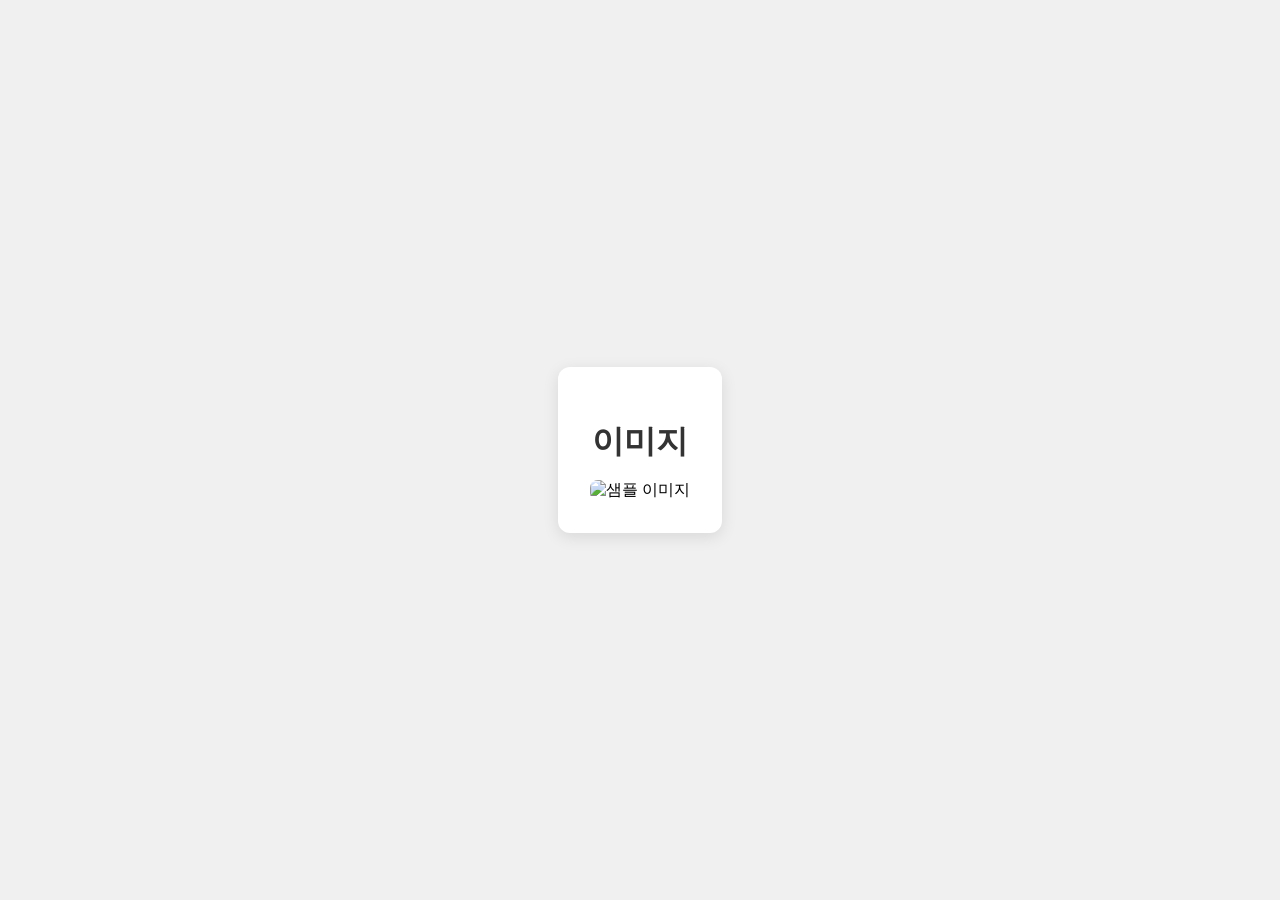
==== index.html @ afa4af18 "Add image display page" ====
<!DOCTYPE html>
<html lang="ko">
<head>
  <meta charset="UTF-8">
  <meta name="viewport" content="width=device-width, initial-scale=1.0">
  <title>이미지 보기</title>
  <style>
    body {
      margin: 0;
      display: flex;
      justify-content: center;
      align-items: center;
      min-height: 100vh;
      background-color: #f0f0f0;
      font-family: sans-serif;
    }
    .container {
      text-align: center;
      background: white;
      padding: 2rem;
      border-radius: 12px;
      box-shadow: 0 4px 16px rgba(0,0,0,0.1);
    }
    img {
      max-width: 100%;
      height: auto;
      border-radius: 8px;
    }
    h1 {
      margin-bottom: 1rem;
      color: #333;
    }
  </style>
</head>
<body>
  <div class="container">
    <h1>이미지</h1>
    <img src="https://picsum.photos/600/400" alt="샘플 이미지" />
  </div>
</body>
</html>
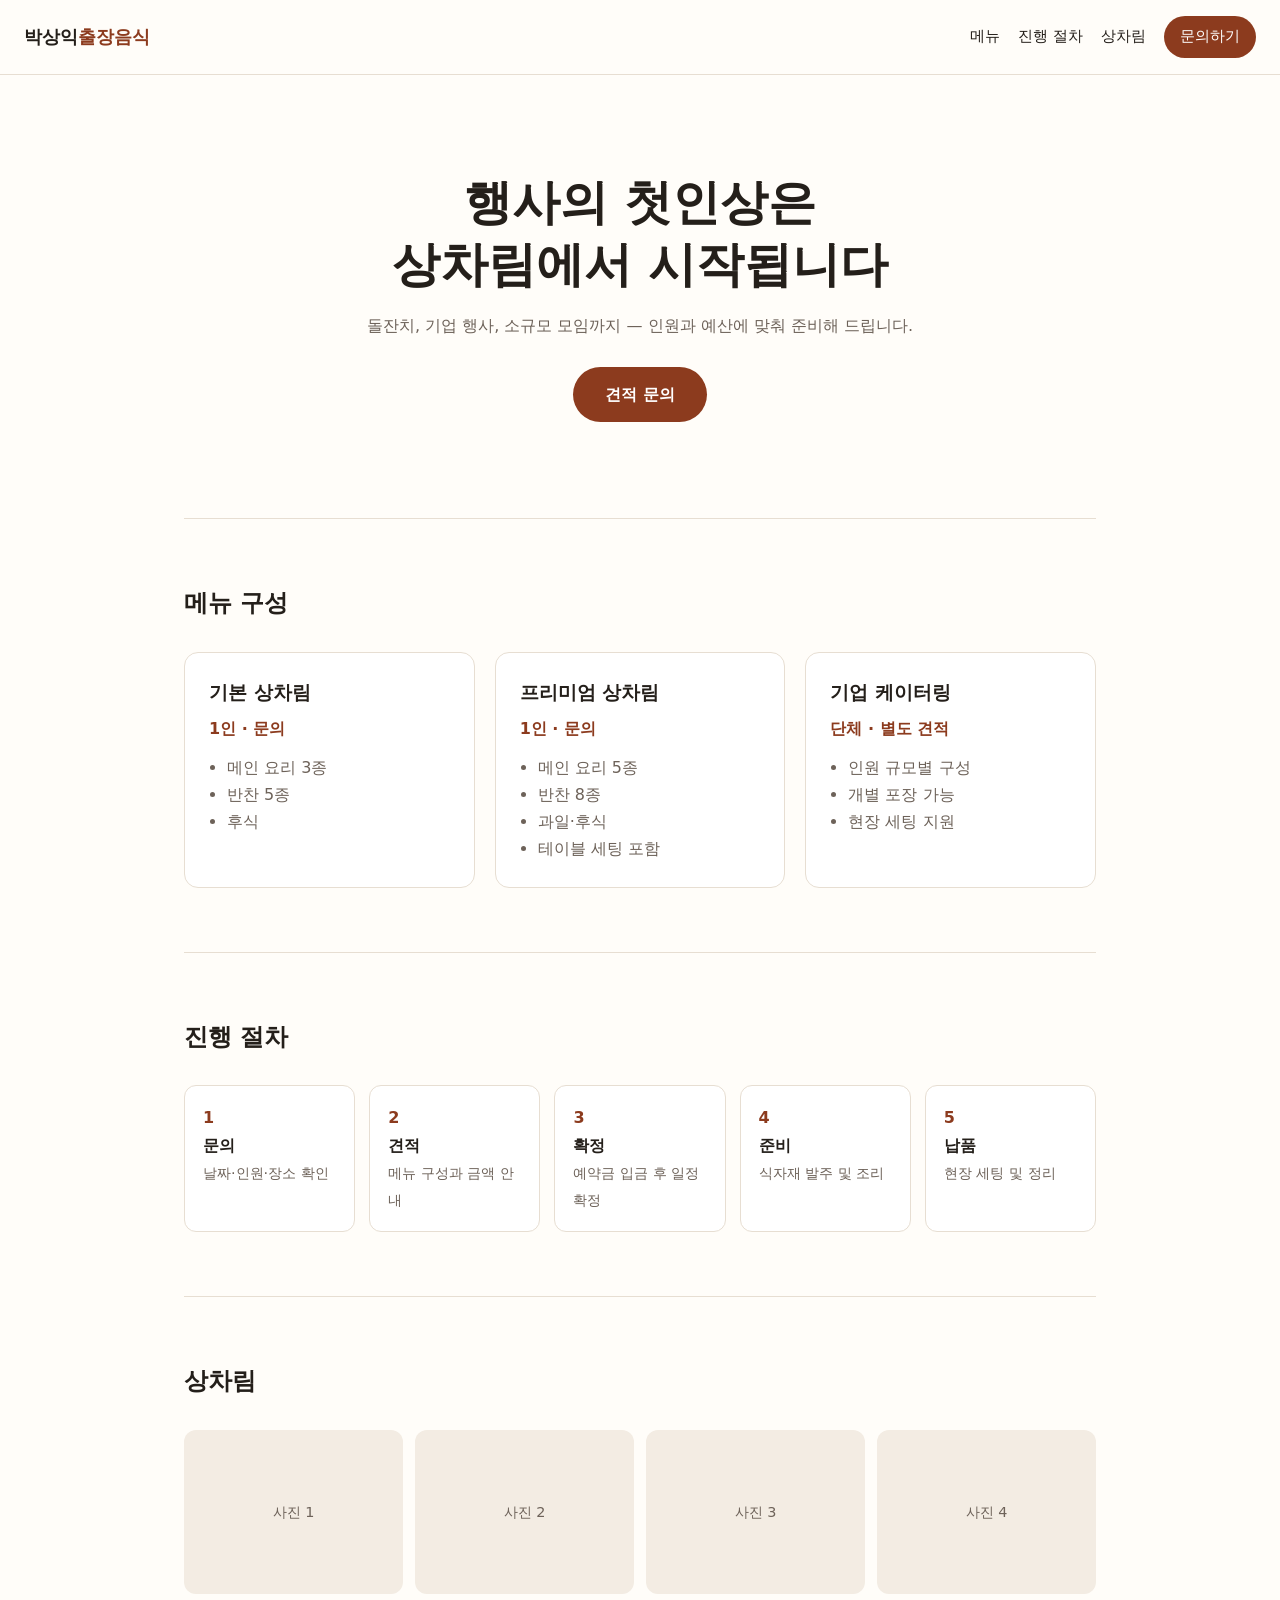
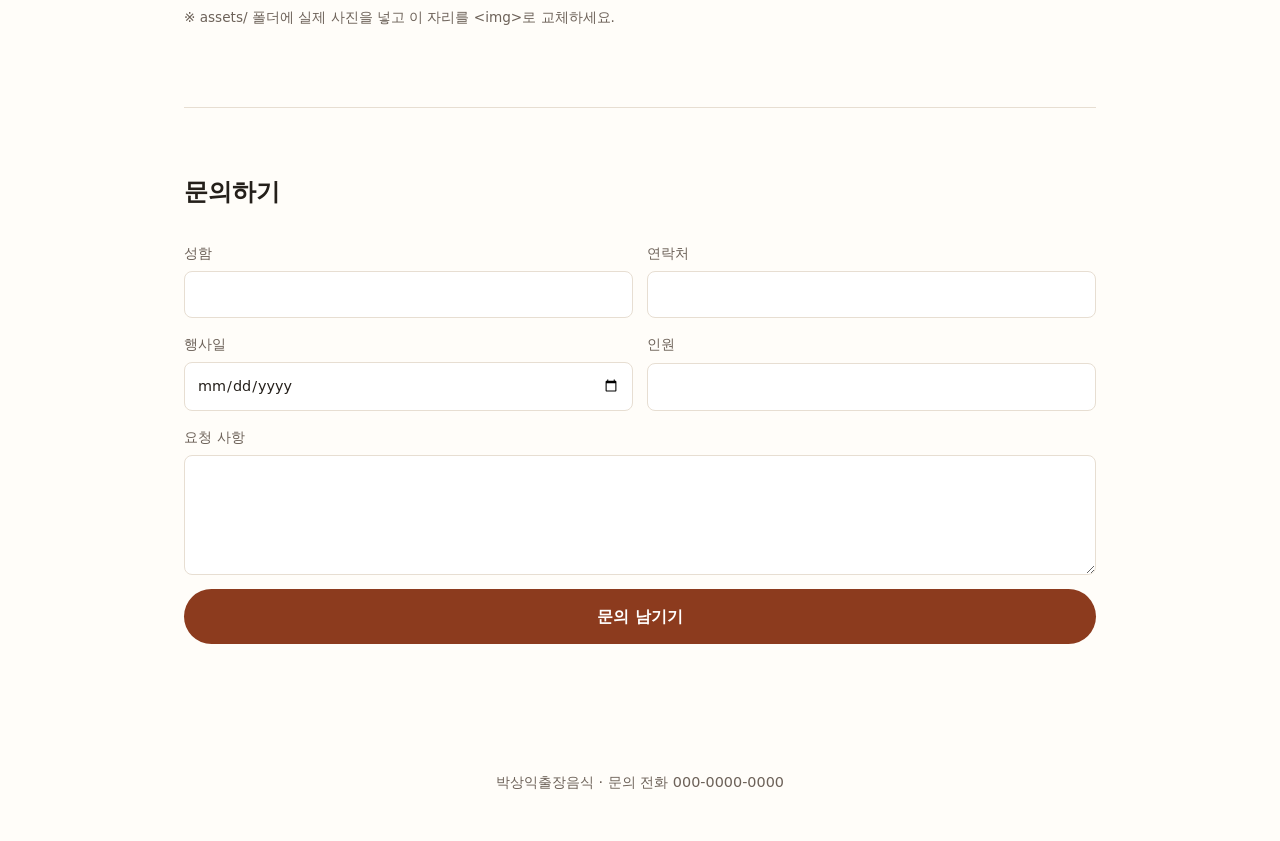
==== commit 992f7a07: "출장음식 사이트 첫 페이지 골격 추가 - 히어로/메뉴/진행 절차/상차림/문의 섹션으로 구성된 단일 페이지 - 반응형 CSS, 문의 폼 프런트 동작 - VS Code Live Ser" ====
--- a/index.html
+++ b/index.html
@@ -1,41 +1,89 @@
-<!DOCTYPE html>
+<!doctype html>
 <html lang="ko">
 <head>
-  <meta charset="UTF-8">
-  <meta name="viewport" content="width=device-width, initial-scale=1.0">
-  <title>이미지 보기</title>
-  <style>
-    body {
-      margin: 0;
-      display: flex;
-      justify-content: center;
-      align-items: center;
-      min-height: 100vh;
-      background-color: #f0f0f0;
-      font-family: sans-serif;
-    }
-    .container {
-      text-align: center;
-      background: white;
-      padding: 2rem;
-      border-radius: 12px;
-      box-shadow: 0 4px 16px rgba(0,0,0,0.1);
-    }
-    img {
-      max-width: 100%;
-      height: auto;
-      border-radius: 8px;
-    }
-    h1 {
-      margin-bottom: 1rem;
-      color: #333;
-    }
-  </style>
+<meta charset="utf-8" />
+<meta name="viewport" content="width=device-width, initial-scale=1" />
+<title>박상익출장음식 — 정성으로 차리는 출장 상차림</title>
+<meta name="description" content="행사·모임·기업 케이터링. 인원과 예산에 맞춘 맞춤 상차림을 준비해 드립니다." />
+<link rel="stylesheet" href="assets/styles.css" />
 </head>
 <body>
-  <div class="container">
-    <h1>이미지</h1>
-    <img src="https://picsum.photos/600/400" alt="샘플 이미지" />
-  </div>
+<header class="site-header">
+  <a class="logo" href="#top">박상익<span>출장음식</span></a>
+  <nav>
+    <a href="#menu">메뉴</a>
+    <a href="#process">진행 절차</a>
+    <a href="#gallery">상차림</a>
+    <a href="#contact" class="cta">문의하기</a>
+  </nav>
+</header>
+
+<main id="top">
+  <section class="hero">
+    <h1>행사의 첫인상은<br />상차림에서 시작됩니다</h1>
+    <p>돌잔치, 기업 행사, 소규모 모임까지 — 인원과 예산에 맞춰 준비해 드립니다.</p>
+    <a class="btn" href="#contact">견적 문의</a>
+  </section>
+
+  <section id="menu">
+    <h2>메뉴 구성</h2>
+    <div class="cards">
+      <article class="card">
+        <h3>기본 상차림</h3>
+        <p class="price">1인 · 문의</p>
+        <ul><li>메인 요리 3종</li><li>반찬 5종</li><li>후식</li></ul>
+      </article>
+      <article class="card">
+        <h3>프리미엄 상차림</h3>
+        <p class="price">1인 · 문의</p>
+        <ul><li>메인 요리 5종</li><li>반찬 8종</li><li>과일·후식</li><li>테이블 세팅 포함</li></ul>
+      </article>
+      <article class="card">
+        <h3>기업 케이터링</h3>
+        <p class="price">단체 · 별도 견적</p>
+        <ul><li>인원 규모별 구성</li><li>개별 포장 가능</li><li>현장 세팅 지원</li></ul>
+      </article>
+    </div>
+  </section>
+
+  <section id="process">
+    <h2>진행 절차</h2>
+    <ol class="steps">
+      <li><strong>문의</strong><span>날짜·인원·장소 확인</span></li>
+      <li><strong>견적</strong><span>메뉴 구성과 금액 안내</span></li>
+      <li><strong>확정</strong><span>예약금 입금 후 일정 확정</span></li>
+      <li><strong>준비</strong><span>식자재 발주 및 조리</span></li>
+      <li><strong>납품</strong><span>현장 세팅 및 정리</span></li>
+    </ol>
+  </section>
+
+  <section id="gallery">
+    <h2>상차림</h2>
+    <div class="gallery">
+      <div class="ph">사진 1</div><div class="ph">사진 2</div>
+      <div class="ph">사진 3</div><div class="ph">사진 4</div>
+    </div>
+    <p class="note">※ assets/ 폴더에 실제 사진을 넣고 이 자리를 &lt;img&gt;로 교체하세요.</p>
+  </section>
+
+  <section id="contact">
+    <h2>문의하기</h2>
+    <form id="inquiry">
+      <label>성함 <input name="name" required /></label>
+      <label>연락처 <input name="phone" required /></label>
+      <label>행사일 <input name="date" type="date" required /></label>
+      <label>인원 <input name="people" type="number" min="1" required /></label>
+      <label class="full">요청 사항 <textarea name="memo" rows="4"></textarea></label>
+      <button type="submit">문의 남기기</button>
+    </form>
+    <p id="result" role="status"></p>
+  </section>
+</main>
+
+<footer>
+  <p>박상익출장음식 · 문의 전화 000-0000-0000</p>
+</footer>
+
+<script src="assets/script.js"></script>
 </body>
 </html>
--- a/assets/styles.css
+++ b/assets/styles.css
@@ -0,0 +1,53 @@
+:root{
+  --bg:#fffdf9; --fg:#241f1a; --muted:#6d6259;
+  --line:#e7ded2; --brand:#8c3b1e; --card:#fff;
+}
+*{box-sizing:border-box}
+body{margin:0;font-family:"Pretendard","Apple SD Gothic Neo",system-ui,sans-serif;
+  background:var(--bg);color:var(--fg);line-height:1.7}
+a{color:inherit;text-decoration:none}
+.site-header{display:flex;justify-content:space-between;align-items:center;
+  padding:16px 24px;border-bottom:1px solid var(--line);position:sticky;top:0;
+  background:rgba(255,253,249,.92);backdrop-filter:blur(6px);z-index:10}
+.logo{font-weight:700;font-size:1.15rem}
+.logo span{color:var(--brand)}
+nav{display:flex;gap:18px;align-items:center;font-size:.95rem}
+nav .cta{background:var(--brand);color:#fff;padding:8px 16px;border-radius:999px}
+main{max-width:960px;margin:0 auto;padding:0 24px}
+section{padding:64px 0;border-bottom:1px solid var(--line)}
+section:last-child{border-bottom:0}
+h1{font-size:clamp(1.9rem,5vw,3rem);line-height:1.3;margin:0 0 16px}
+h2{font-size:1.5rem;margin:0 0 28px}
+.hero{text-align:center;padding:96px 0}
+.hero p{color:var(--muted);margin:0 0 28px}
+.btn{display:inline-block;background:var(--brand);color:#fff;
+  padding:14px 32px;border-radius:999px;font-weight:600}
+.cards{display:grid;gap:20px;grid-template-columns:repeat(auto-fit,minmax(240px,1fr))}
+.card{background:var(--card);border:1px solid var(--line);border-radius:14px;padding:24px}
+.card h3{margin:0 0 6px}
+.price{color:var(--brand);font-weight:600;margin:0 0 12px}
+.card ul{margin:0;padding-left:18px;color:var(--muted)}
+.steps{display:grid;gap:14px;grid-template-columns:repeat(auto-fit,minmax(160px,1fr));
+  list-style:none;counter-reset:s;padding:0;margin:0}
+.steps li{counter-increment:s;border:1px solid var(--line);border-radius:12px;
+  padding:18px;background:var(--card)}
+.steps li::before{content:counter(s);display:block;color:var(--brand);font-weight:700}
+.steps strong{display:block}
+.steps span{color:var(--muted);font-size:.9rem}
+.gallery{display:grid;gap:12px;grid-template-columns:repeat(auto-fit,minmax(200px,1fr))}
+.ph{aspect-ratio:4/3;display:grid;place-items:center;background:#f3ece3;
+  border-radius:12px;color:var(--muted);font-size:.9rem}
+.note{color:var(--muted);font-size:.85rem;margin-top:12px}
+form{display:grid;gap:14px;grid-template-columns:1fr 1fr}
+label{display:grid;gap:6px;font-size:.9rem;color:var(--muted)}
+label.full{grid-column:1/-1}
+input,textarea{font:inherit;padding:10px 12px;border:1px solid var(--line);
+  border-radius:8px;background:#fff;color:var(--fg)}
+button{grid-column:1/-1;background:var(--brand);color:#fff;border:0;
+  padding:14px;border-radius:999px;font:inherit;font-weight:600;cursor:pointer}
+#result{margin-top:14px;color:var(--brand);font-weight:600}
+footer{padding:32px 24px;text-align:center;color:var(--muted);font-size:.9rem}
+@media (max-width:600px){
+  nav a:not(.cta){display:none}
+  form{grid-template-columns:1fr}
+}
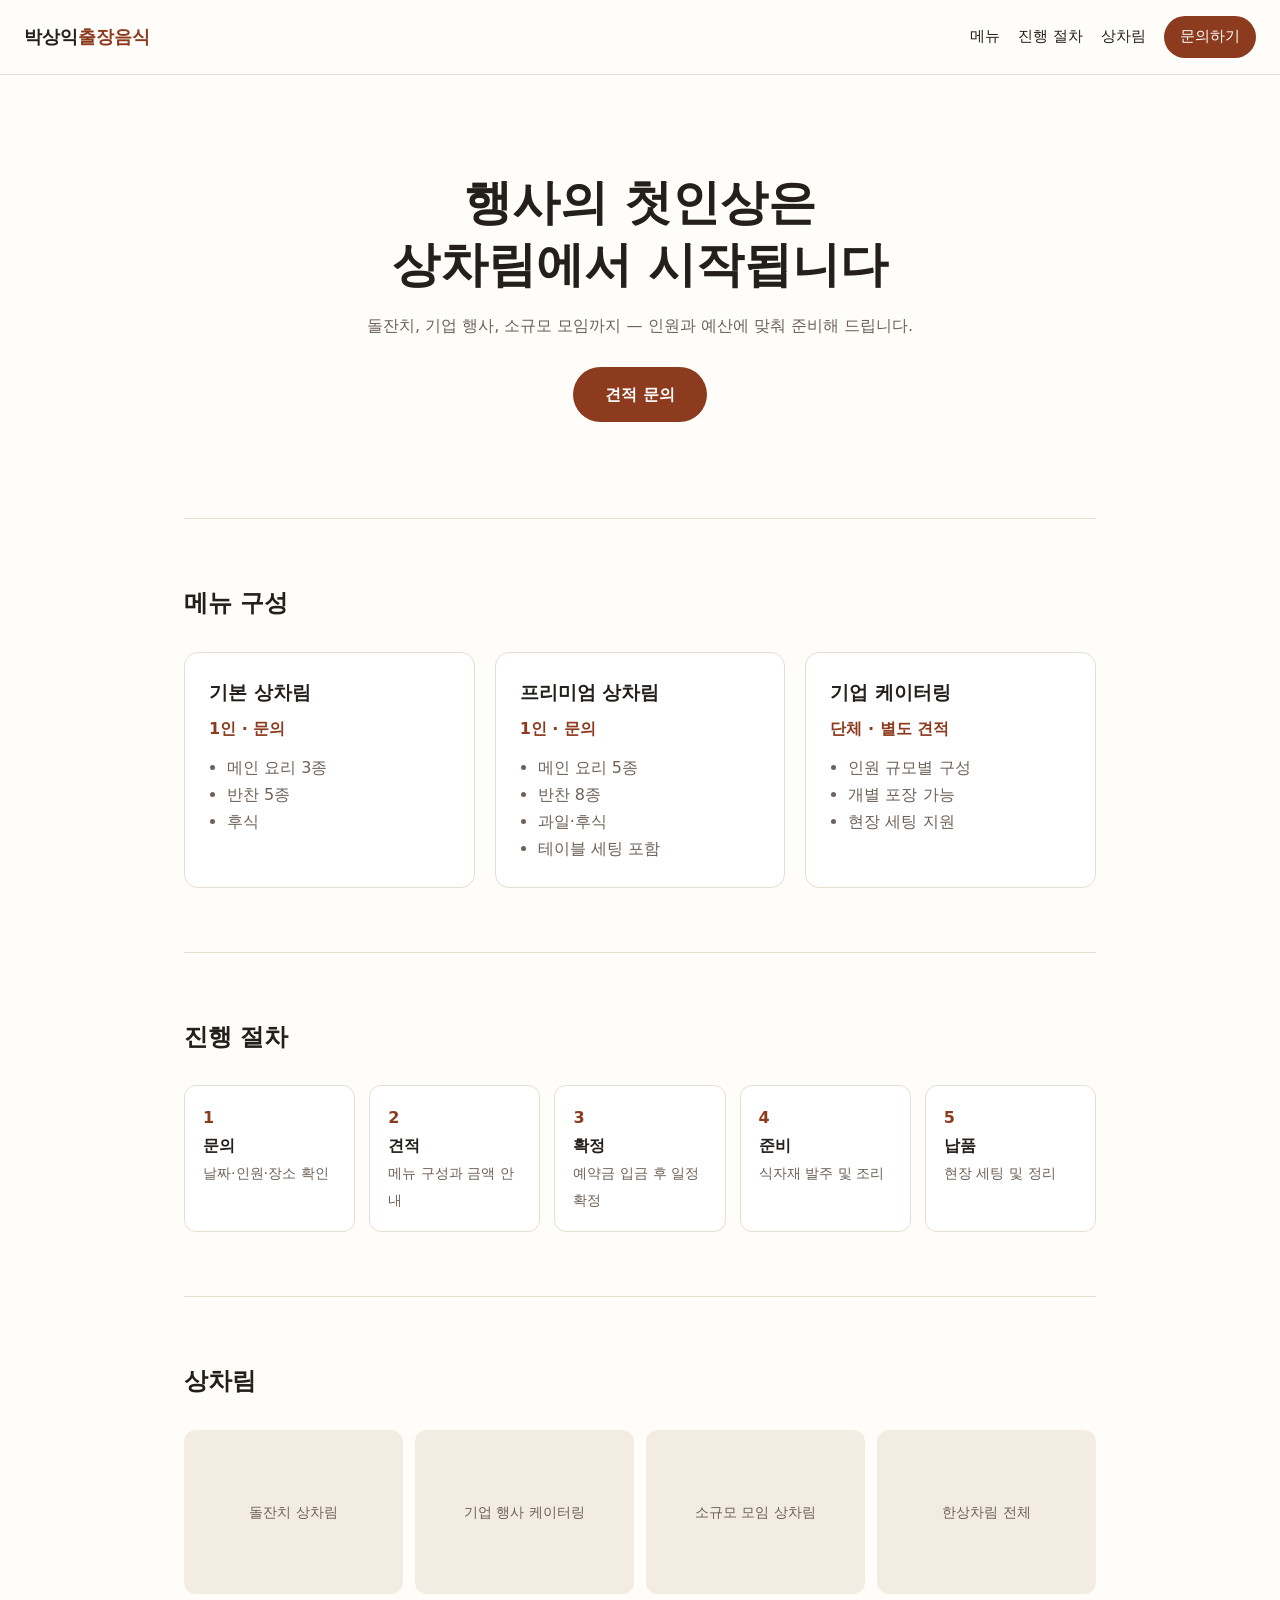
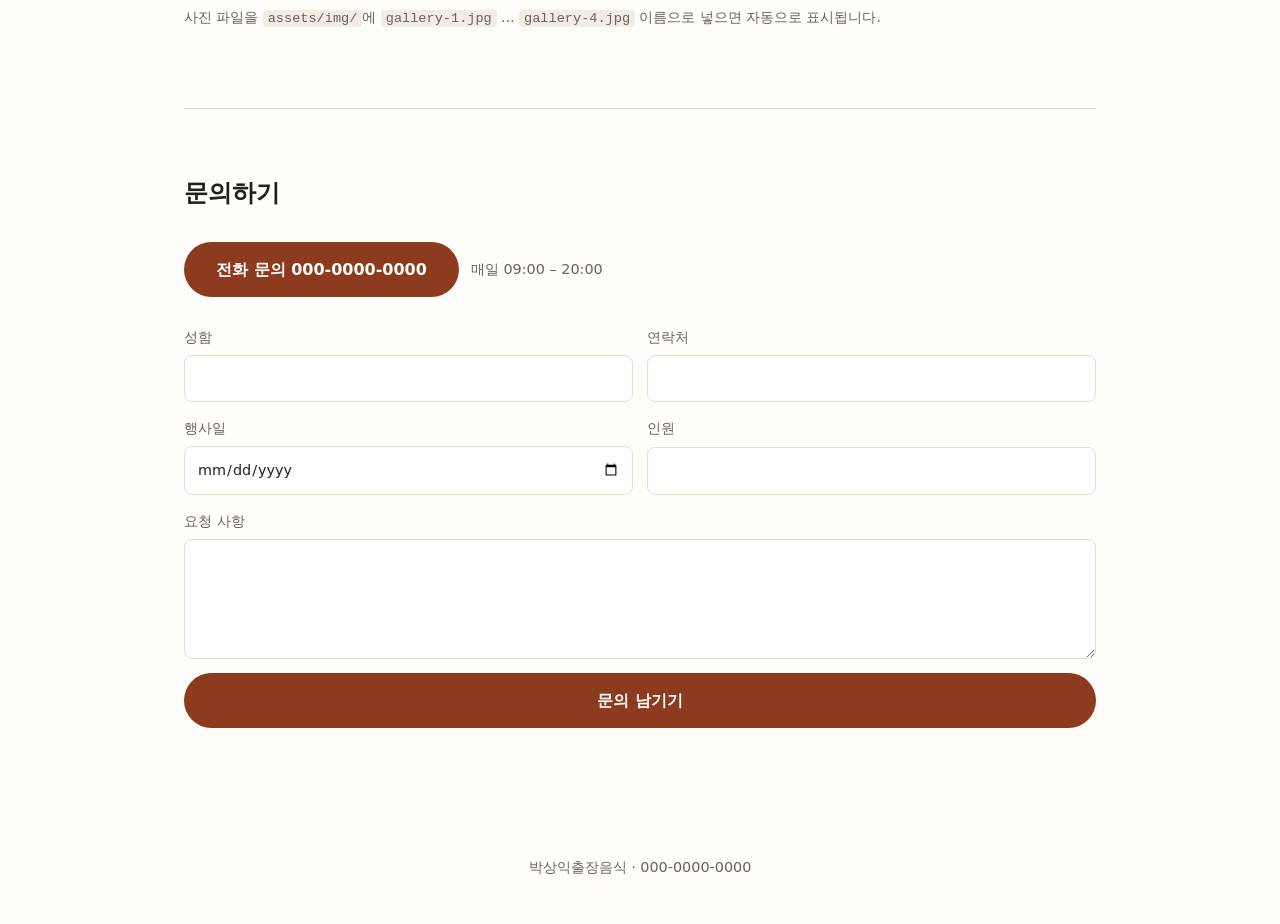
==== commit f7feb5f1: "설정 파일 분리, 갤러리·문의 폼 실제 동작 연결 - site.config.js 하나로 전화번호/카톡/영업시간/폼 접수처 관리 - 갤러리를 img 태그로 전환, 파일이 없으면 자리" ====
--- a/index.html
+++ b/index.html
@@ -60,14 +60,21 @@
   <section id="gallery">
     <h2>상차림</h2>
     <div class="gallery">
-      <div class="ph">사진 1</div><div class="ph">사진 2</div>
-      <div class="ph">사진 3</div><div class="ph">사진 4</div>
+      <figure><img src="assets/img/gallery-1.jpg" alt="돌잔치 상차림" loading="lazy" /><figcaption>돌잔치 상차림</figcaption></figure>
+      <figure><img src="assets/img/gallery-2.jpg" alt="기업 행사 케이터링" loading="lazy" /><figcaption>기업 행사 케이터링</figcaption></figure>
+      <figure><img src="assets/img/gallery-3.jpg" alt="소규모 모임 상차림" loading="lazy" /><figcaption>소규모 모임 상차림</figcaption></figure>
+      <figure><img src="assets/img/gallery-4.jpg" alt="한상차림 전체" loading="lazy" /><figcaption>한상차림 전체</figcaption></figure>
     </div>
-    <p class="note">※ assets/ 폴더에 실제 사진을 넣고 이 자리를 &lt;img&gt;로 교체하세요.</p>
+    <p class="note">사진 파일을 <code>assets/img/</code>에 <code>gallery-1.jpg</code> … <code>gallery-4.jpg</code> 이름으로 넣으면 자동으로 표시됩니다.</p>
   </section>
 
   <section id="contact">
     <h2>문의하기</h2>
+    <div class="contact-direct">
+      <a class="btn" id="phone-link" href="#">전화로 문의</a>
+      <a class="btn ghost" id="kakao-link" href="#" hidden>카카오톡 문의</a>
+      <p class="hours" id="hours"></p>
+    </div>
     <form id="inquiry">
       <label>성함 <input name="name" required /></label>
       <label>연락처 <input name="phone" required /></label>
@@ -81,9 +88,10 @@
 </main>
 
 <footer>
-  <p>박상익출장음식 · 문의 전화 000-0000-0000</p>
+  <p id="footer-info"></p>
 </footer>
 
+<script src="site.config.js"></script>
 <script src="assets/script.js"></script>
 </body>
 </html>
--- a/assets/styles.css
+++ b/assets/styles.css
@@ -51,3 +51,15 @@
   nav a:not(.cta){display:none}
   form{grid-template-columns:1fr}
 }
+
+/* 연락처 바로가기 */
+.contact-direct{display:flex;gap:12px;align-items:center;flex-wrap:wrap;margin-bottom:28px}
+.btn.ghost{background:transparent;color:var(--brand);border:1px solid var(--brand)}
+.hours{color:var(--muted);font-size:.9rem;margin:0}
+/* 갤러리 */
+.gallery figure{margin:0}
+.gallery img{width:100%;aspect-ratio:4/3;object-fit:cover;border-radius:12px;display:block}
+.gallery figcaption{color:var(--muted);font-size:.85rem;margin-top:6px;text-align:center}
+.note code{background:#f3ece3;padding:1px 5px;border-radius:4px}
+button:disabled{opacity:.6;cursor:default}
+[hidden]{display:none !important}
